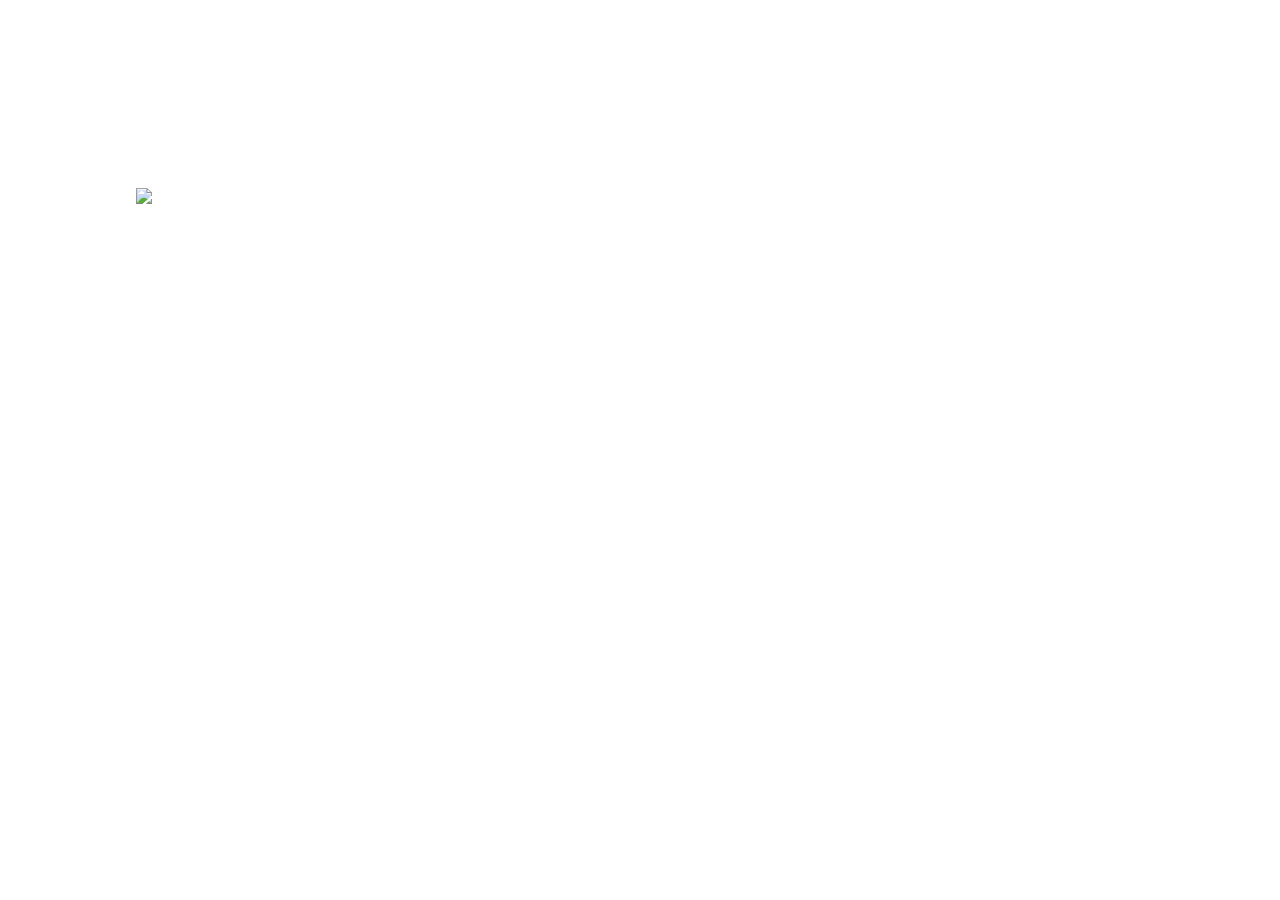
==== index.html @ b05c1385 "Initial commit" ====
<!DOCTYPE html>
<html lang="en">
  <head>
    <title>COVID-19 Quiz</title>   
    <meta charset="utf-8">   
    <meta name="viewport" content="width=device-width, initial-scale=1">  
    <meta name="description" content="Coronavirus Quiz App Project"> 
    <link href="https://cdnjs.cloudflare.com/ajax/libs/normalize/4.1.1/normalize.css"> 
    <link href="https://fonts.googleapis.com/css?family=Cinzel&display=swap" rel="stylesheet">
    <link href="https://fonts.googleapis.com/css?family=PT+Sans" rel="stylesheet"> 
    <link href="https://fonts.googleapis.com/css?family=Spectral:400,600" rel="stylesheet"> 
    <link href="style.css" rel="stylesheet" type="text/css" />
    <script src="https://ajax.googleapis.com/ajax/libs/jquery/3.4.1/jquery.min.js"></script>
  </head>
  <body>
    <header role="banner">
      <h1>COVID-19 Pandemic</h1>
      score: <span id="score">0</span>
    </header>
    <main aria-live="assertive">
        <a href="https://www.arcgis.com/apps/opsdashboard/index.html#/bda7594740fd40299423467b48e9ecf6"><img src="https://media.graytvinc.com/images/810*456/covid-19-global-cases-map2.jpg"></a>
        <section>
        </section>
      </main>
    <script src="store.js"></script>
    <script src="index.js"></script>
  </body>
</html>
---- style.css ----
* {
    box-sizing: border-box;
    font-family: 'PT Sans', sans-serif;
    color: rgb(255, 255, 255);
  }
  
  h1 {
    font-size: 7vw;
    font-family: 'Cinzel', serif;
  }
  
  h2 {
    font-family: 'Spectral', serif;
  }
  
  p, label {
    font-size: 1.5vw;
  }
  
  legend {
    font-size: 1.7vw;
    font-weight: bold;
  }
  
  fieldset {
    border: 0;
  }
  
  html {
    background: url('https://media.graytvinc.com/images/810*455/313_COvid19_MGN.jpg') no-repeat center center fixed;
    background-size: cover;
    opacity: 2.5;
  }
  
  main {
    padding-left: 10vw;
    padding-right: 10vw;
  }
  
  section {
    vertical-align: top;
  }
  
  input[type="radio"] {
    vertical-align: middle;
    margin-right: 2px; 
  }
  
  label {
    vertical-align: middle;
  }
  
  header {
      padding: 5px;
      text-align: center;
      font-size: 25px;
      color: rgb(255, 255, 255);
      line-height: 25px;
      margin-bottom: 0;
  }
  
  img {
    vertical-align: top;
    float: left;
    width: 20vw;
    max-width: 219px;
    margin-right: 50px;
  }
  
  button,
  input {
    background: transparent;
    color:rgb(250, 250, 250);
    border:rgb(182, 182, 168) solid 1px;
    height:45px;
    padding:0 16px;
    transition:400ms ease all;
    outline:none; 
    font-size:1.0em;
    font-family: 'Spectral', serif;
    cursor:pointer;
  }
  
  button:hover,
  input:hover {
    background:rgb(255, 255, 255);
    color:rgb(53, 54, 43);
  }
  
  @media (max-width: 980px) {
     img {
       display: block;
       float: none;
       clear: both;
       margin: auto;
       width: 30%;
       min-width: 100px;
    }
  
  p, label, legend {
      font-size: 100%;
    }
  
    button {
      display: block;
      margin-left: auto;
      margin-right: auto;
      width: 80%;
    }
  }
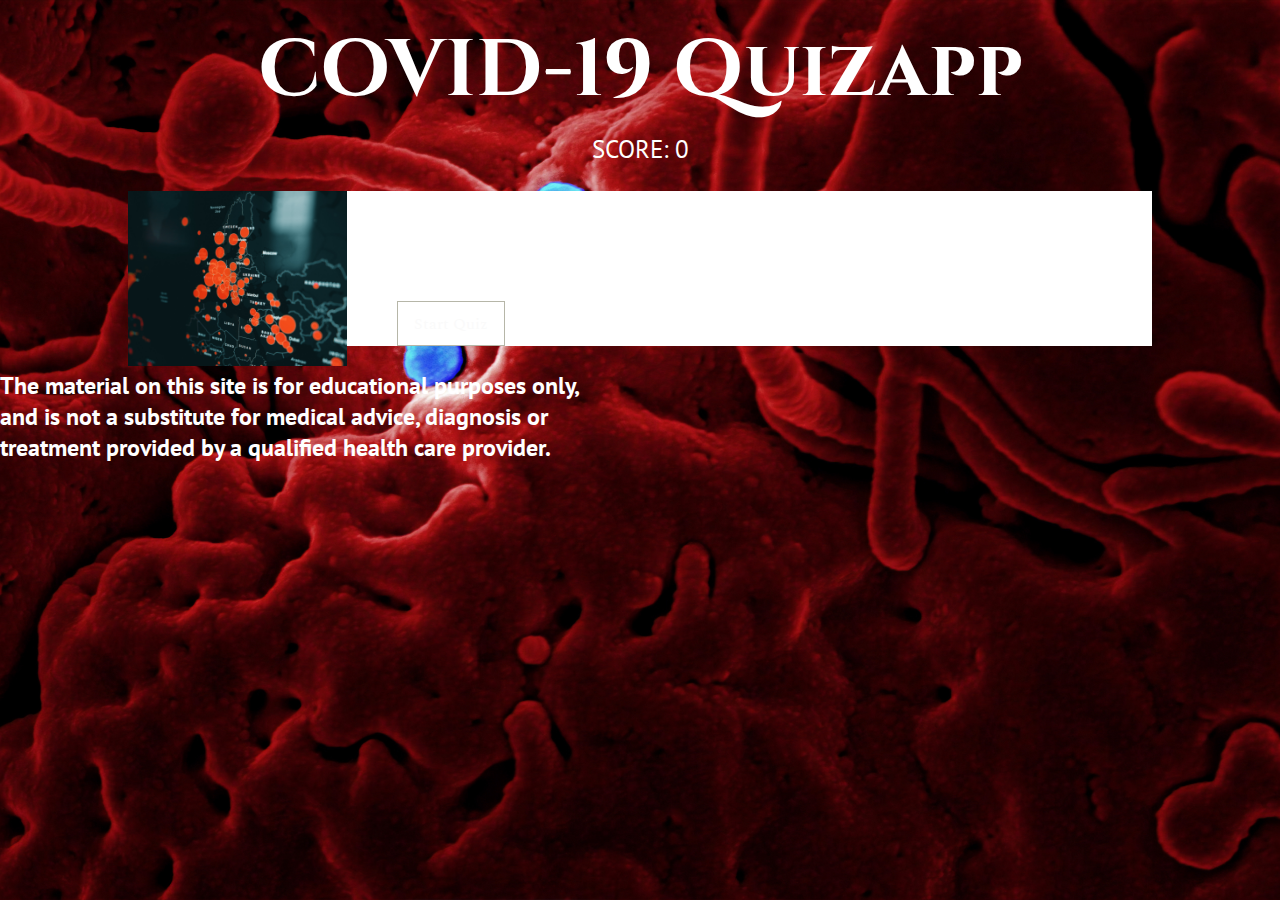
==== commit 51b52051: "content updates" ====
--- a/index.html
+++ b/index.html
@@ -14,16 +14,22 @@
   </head>
   <body>
     <header role="banner">
-      <h1>COVID-19 Pandemic</h1>
-      score: <span id="score">0</span>
+      <h1>COVID-19 Quizapp</h1>
+      SCORE: <span id="score"> 0</span>
     </header>
     <main aria-live="assertive">
-        <a href="https://www.arcgis.com/apps/opsdashboard/index.html#/bda7594740fd40299423467b48e9ecf6"><img src="https://media.graytvinc.com/images/810*456/covid-19-global-cases-map2.jpg"></a>
-        <section>
-        </section>
-      </main>
+      <a href="./img/bg.jpg" target="_blank">
+        <img src="./img/tiny-bg.jpg" target="_blank">
+      </a>
+      <section>
+      </section>
+    </main>
+      <p>The material on this site is for educational purposes only, </br>
+        and is not a substitute for medical advice, diagnosis or </br>
+        treatment provided by a qualified health care provider.</p>
     <script src="store.js"></script>
     <script src="index.js"></script>
   </body>
 </html>
 
+
--- a/style.css
+++ b/style.css
@@ -1,63 +1,81 @@
 * {
     box-sizing: border-box;
     font-family: 'PT Sans', sans-serif;
+}
+
+:root {
+    --primary-color: #182243;
+    --secondary-color: #EF502D;
+    --tertiary-color: #42BA87;
+}
+
+body {
+  margin: 0;
+  padding: 0;
+}
+  
+h1 {
+    font-size: 5rem;
+    font-family: 'Cinzel', serif;
+    font-weight: 700;
+}
+  
+h2 {
+  font-family: 'Spectral', serif;
+  font-weight: 800;
+}
+
+.intro-container {
+  background: #fff;
+}
+
+p, label {
+  font-size: 1.5rem;
+  font-weight: 800;
+  color: #fff;
+}
+
+legend {
+  font-size: 1.5rem;
+  font-weight: bold;
+}
+
+fieldset {
+  border: 0;
+}
+
+html {
+  background: url('./img/bg.jpg') no-repeat center center fixed;
+  background-size: cover;
+  opacity: 2.5;
+}
+
+main {
+  padding-left: 10vw;
+  padding-right: 10vw;
+}
+
+section {
+  vertical-align: top;
+}
+
+input[type="radio"] {
+  vertical-align: middle;
+  margin-right: 2px; 
+}
+
+label {
+  vertical-align: middle;
+}
+
+header {
+    padding: 5px;
+    text-align: center;
+    font-size: 25px;
     color: rgb(255, 255, 255);
-  }
-  
-  h1 {
-    font-size: 7vw;
-    font-family: 'Cinzel', serif;
-  }
-  
-  h2 {
-    font-family: 'Spectral', serif;
-  }
-  
-  p, label {
-    font-size: 1.5vw;
-  }
-  
-  legend {
-    font-size: 1.7vw;
-    font-weight: bold;
-  }
-  
-  fieldset {
-    border: 0;
-  }
-  
-  html {
-    background: url('https://media.graytvinc.com/images/810*455/313_COvid19_MGN.jpg') no-repeat center center fixed;
-    background-size: cover;
-    opacity: 2.5;
-  }
-  
-  main {
-    padding-left: 10vw;
-    padding-right: 10vw;
-  }
-  
-  section {
-    vertical-align: top;
-  }
-  
-  input[type="radio"] {
-    vertical-align: middle;
-    margin-right: 2px; 
-  }
-  
-  label {
-    vertical-align: middle;
-  }
-  
-  header {
-      padding: 5px;
-      text-align: center;
-      font-size: 25px;
-      color: rgb(255, 255, 255);
-      line-height: 25px;
-      margin-bottom: 0;
-  }
+    line-height: 25px;
+    margin-bottom: 0;
+}
   
   img {
     vertical-align: top;
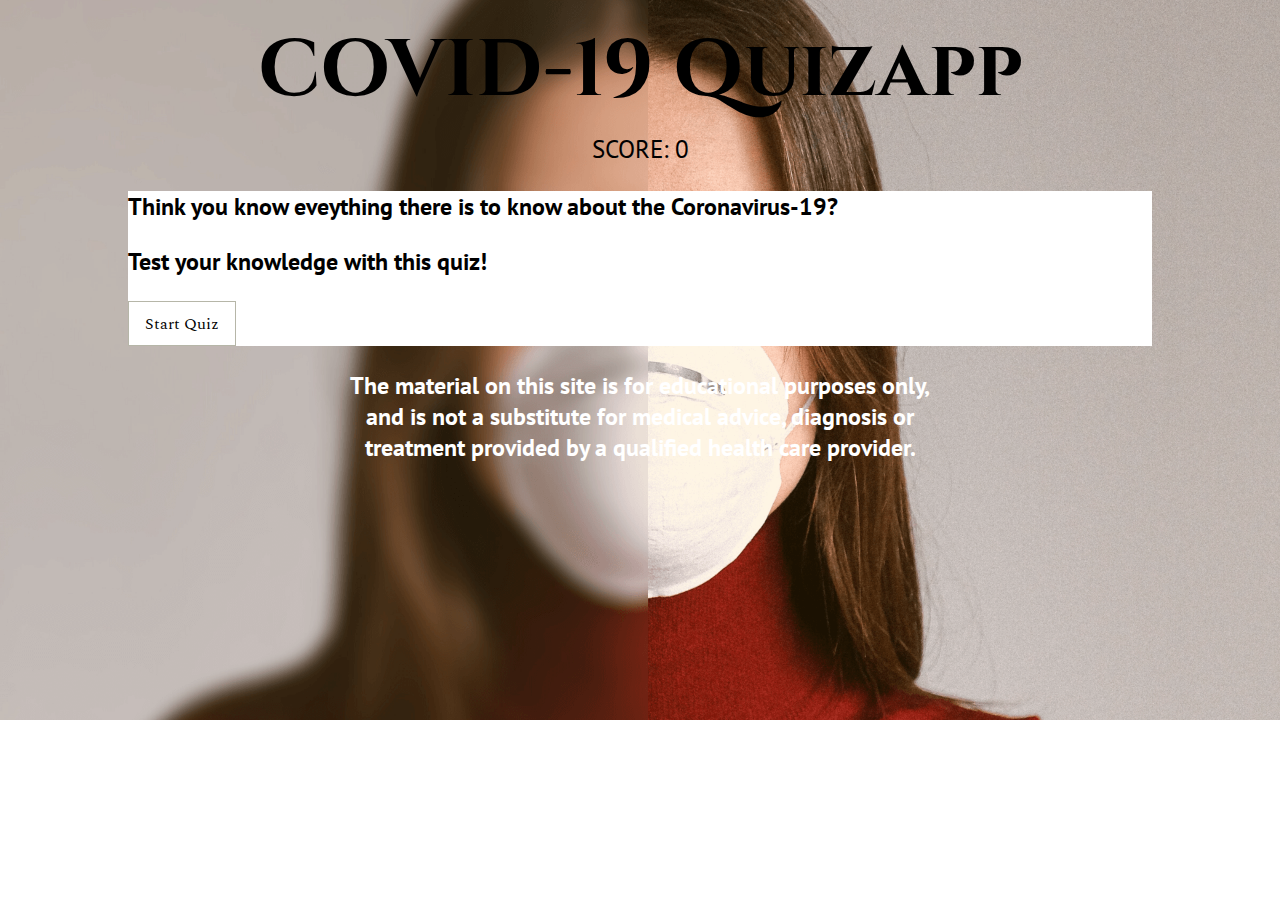
==== commit 2832ef66: "update background image" ====
--- a/index.html
+++ b/index.html
@@ -18,13 +18,13 @@
       SCORE: <span id="score"> 0</span>
     </header>
     <main aria-live="assertive">
-      <a href="./img/bg.jpg" target="_blank">
+      <!-- <a href="./img/bg.jpg" target="_blank">
         <img src="./img/tiny-bg.jpg" target="_blank">
-      </a>
+      </a> -->
       <section>
       </section>
     </main>
-      <p>The material on this site is for educational purposes only, </br>
+      <p class='disclaimer'>The material on this site is for educational purposes only, </br>
         and is not a substitute for medical advice, diagnosis or </br>
         treatment provided by a qualified health care provider.</p>
     <script src="store.js"></script>
--- a/style.css
+++ b/style.css
@@ -1,128 +1,139 @@
 * {
-    box-sizing: border-box;
-    font-family: 'PT Sans', sans-serif;
+	box-sizing: border-box;
+	font-family: 'PT Sans', sans-serif;
 }
 
 :root {
-    --primary-color: #182243;
-    --secondary-color: #EF502D;
-    --tertiary-color: #42BA87;
+	--primary-color: #182243;
+	--secondary-color: #ef502d;
+	--tertiary-color: #42ba87;
 }
 
 body {
-  margin: 0;
-  padding: 0;
+	margin: 0;
+	padding: 0;
 }
-  
+
 h1 {
-    font-size: 5rem;
-    font-family: 'Cinzel', serif;
-    font-weight: 700;
+	font-size: 5rem;
+	font-family: 'Cinzel', serif;
+	font-weight: 700;
 }
-  
+
 h2 {
-  font-family: 'Spectral', serif;
-  font-weight: 800;
+	font-family: 'Spectral', serif;
+	font-weight: 800;
 }
 
 .intro-container {
-  background: #fff;
+	background: #fff;
 }
 
-p, label {
-  font-size: 1.5rem;
-  font-weight: 800;
-  color: #fff;
+p,
+label {
+	font-size: 1.5rem;
+	font-weight: 800;
+	color: #fff;
 }
 
 legend {
-  font-size: 1.5rem;
-  font-weight: bold;
+	font-size: 1.5rem;
+	font-weight: bold;
 }
 
 fieldset {
-  border: 0;
+	border: 0;
 }
 
 html {
-  background: url('./img/bg.jpg') no-repeat center center fixed;
-  background-size: cover;
-  opacity: 2.5;
+  background-image: url(./img/bg.png);
+  background-repeat: no-repeat;
+	background-size: cover;
 }
 
 main {
-  padding-left: 10vw;
-  padding-right: 10vw;
+	padding-left: 10vw;
+	padding-right: 10vw;
 }
 
 section {
-  vertical-align: top;
+	vertical-align: top;
 }
 
-input[type="radio"] {
-  vertical-align: middle;
-  margin-right: 2px; 
+input[type='radio'] {
+	vertical-align: middle;
+	margin-right: 2px;
 }
 
 label {
-  vertical-align: middle;
+	vertical-align: middle;
 }
 
 header {
-    padding: 5px;
-    text-align: center;
-    font-size: 25px;
-    color: rgb(255, 255, 255);
-    line-height: 25px;
-    margin-bottom: 0;
+	padding: 5px;
+	text-align: center;
+	font-size: 25px;
+	color: #000;
+	line-height: 25px;
+	margin-bottom: 0;
 }
-  
-  img {
-    vertical-align: top;
-    float: left;
-    width: 20vw;
-    max-width: 219px;
-    margin-right: 50px;
-  }
-  
-  button,
-  input {
-    background: transparent;
-    color:rgb(250, 250, 250);
-    border:rgb(182, 182, 168) solid 1px;
-    height:45px;
-    padding:0 16px;
-    transition:400ms ease all;
-    outline:none; 
-    font-size:1.0em;
-    font-family: 'Spectral', serif;
-    cursor:pointer;
-  }
-  
-  button:hover,
-  input:hover {
-    background:rgb(255, 255, 255);
-    color:rgb(53, 54, 43);
-  }
-  
-  @media (max-width: 980px) {
-     img {
-       display: block;
-       float: none;
-       clear: both;
-       margin: auto;
-       width: 30%;
-       min-width: 100px;
-    }
-  
-  p, label, legend {
-      font-size: 100%;
-    }
-  
-    button {
-      display: block;
-      margin-left: auto;
-      margin-right: auto;
-      width: 80%;
-    }
-  }+
+img {
+	vertical-align: top;
+	float: left;
+	width: 20vw;
+	max-width: 219px;
+	margin-right: 50px;
+}
+
+button,
+input {
+	background: transparent;
+	/* color: rgb(250, 250, 250); */
+	border: rgb(182, 182, 168) solid 1px;
+	height: 45px;
+	padding: 0 16px;
+	transition: 400ms ease all;
+	outline: none;
+	font-size: 1em;
+	font-family: 'Spectral', serif;
+	cursor: pointer;
+}
+
+/* button:hover,
+input:hover {
+	background: rgb(255, 255, 255);
+	color: rgb(53, 54, 43);
+} */
+
+.intro-text {
+  color: #000;
+}
+
+.disclaimer {
+	text-align: center;
+}
+
+@media (max-width: 980px) {
+	img {
+		display: block;
+		float: none;
+		clear: both;
+		margin: auto;
+		width: 30%;
+		min-width: 100px;
+	}
+
+	p,
+	label,
+	legend {
+		font-size: 100%;
+	}
+
+	button {
+		display: block;
+		margin-left: auto;
+		margin-right: auto;
+		width: 80%;
+	}
+}
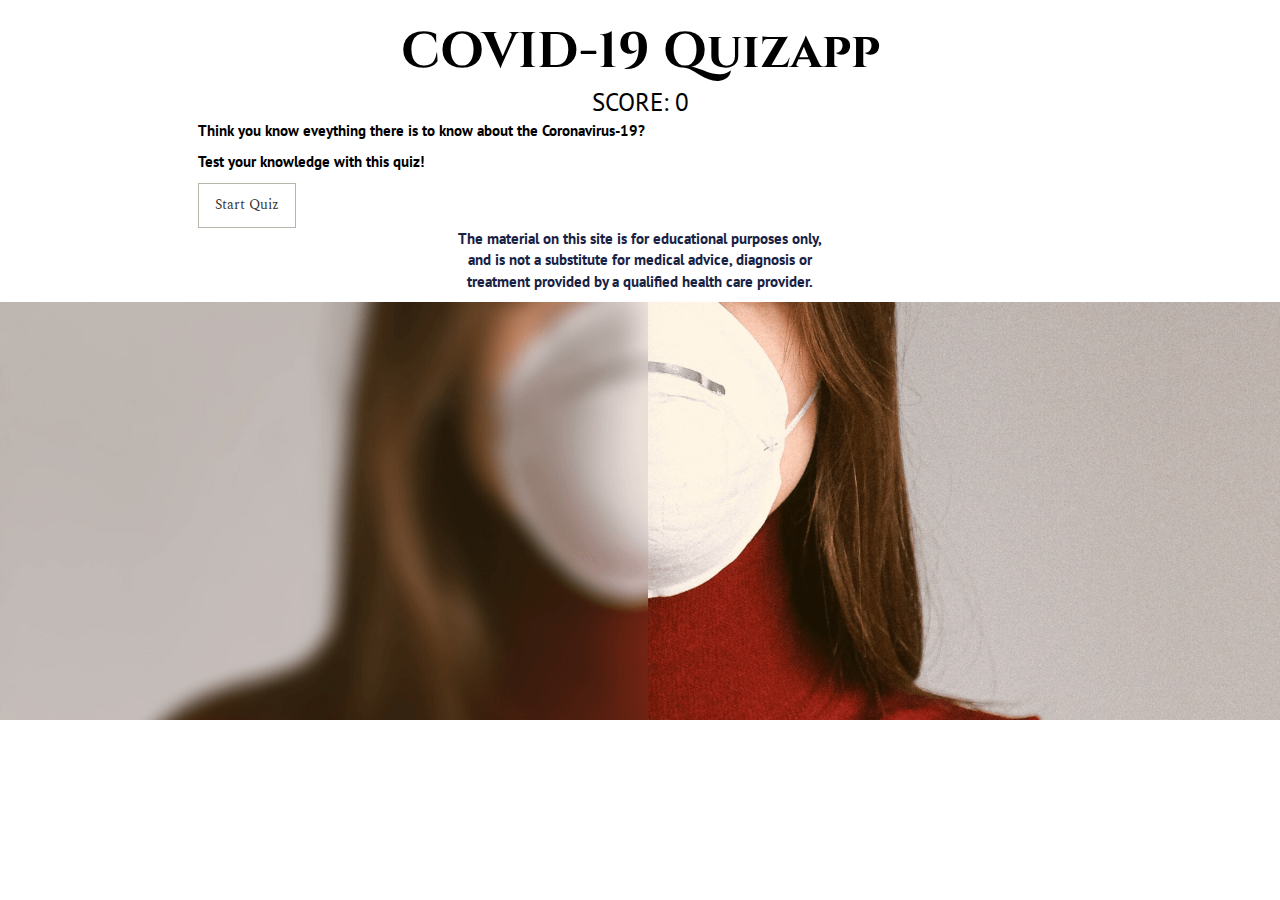
==== commit 36cabe8a: "use bootstrap cdn" ====
--- a/index.html
+++ b/index.html
@@ -8,25 +8,29 @@
     <link href="https://cdnjs.cloudflare.com/ajax/libs/normalize/4.1.1/normalize.css"> 
     <link href="https://fonts.googleapis.com/css?family=Cinzel&display=swap" rel="stylesheet">
     <link href="https://fonts.googleapis.com/css?family=PT+Sans" rel="stylesheet"> 
-    <link href="https://fonts.googleapis.com/css?family=Spectral:400,600" rel="stylesheet"> 
+    <link href="https://fonts.googleapis.com/css?family=Spectral:400,600" rel="stylesheet">
+    <link rel="stylesheet" href="https://maxcdn.bootstrapcdn.com/bootstrap/3.3.7/css/bootstrap.min.css"
+      integrity="sha384-BVYiiSIFeK1dGmJRAkycuHAHRg32OmUcww7on3RYdg4Va+PmSTsz/K68vbdEjh4u" crossorigin="anonymous">
     <link href="style.css" rel="stylesheet" type="text/css" />
     <script src="https://ajax.googleapis.com/ajax/libs/jquery/3.4.1/jquery.min.js"></script>
   </head>
   <body>
+    <div class='container'>
     <header role="banner">
       <h1>COVID-19 Quizapp</h1>
       SCORE: <span id="score"> 0</span>
     </header>
     <main aria-live="assertive">
-      <!-- <a href="./img/bg.jpg" target="_blank">
-        <img src="./img/tiny-bg.jpg" target="_blank">
-      </a> -->
       <section>
       </section>
     </main>
-      <p class='disclaimer'>The material on this site is for educational purposes only, </br>
+      <p class='text-center'>The material on this site is for educational purposes only, </br>
         and is not a substitute for medical advice, diagnosis or </br>
         treatment provided by a qualified health care provider.</p>
+  </div>
+  <script src="https://maxcdn.bootstrapcdn.com/bootstrap/3.3.7/js/bootstrap.min.js"
+      integrity="sha384-Tc5IQib027qvyjSMfHjOMaLkfuWVxZxUPnCJA7l2mCWNIpG9mGCD8wGNIcPD7Txa" crossorigin="anonymous">
+  </script>
     <script src="store.js"></script>
     <script src="index.js"></script>
   </body>
--- a/style.css
+++ b/style.css
@@ -25,15 +25,11 @@
 	font-weight: 800;
 }
 
-.intro-container {
-	background: #fff;
-}
-
 p,
 label {
 	font-size: 1.5rem;
 	font-weight: 800;
-	color: #fff;
+	color: var(--primary-color);
 }
 
 legend {
@@ -89,7 +85,6 @@
 button,
 input {
 	background: transparent;
-	/* color: rgb(250, 250, 250); */
 	border: rgb(182, 182, 168) solid 1px;
 	height: 45px;
 	padding: 0 16px;
@@ -99,12 +94,6 @@
 	font-family: 'Spectral', serif;
 	cursor: pointer;
 }
-
-/* button:hover,
-input:hover {
-	background: rgb(255, 255, 255);
-	color: rgb(53, 54, 43);
-} */
 
 .intro-text {
   color: #000;
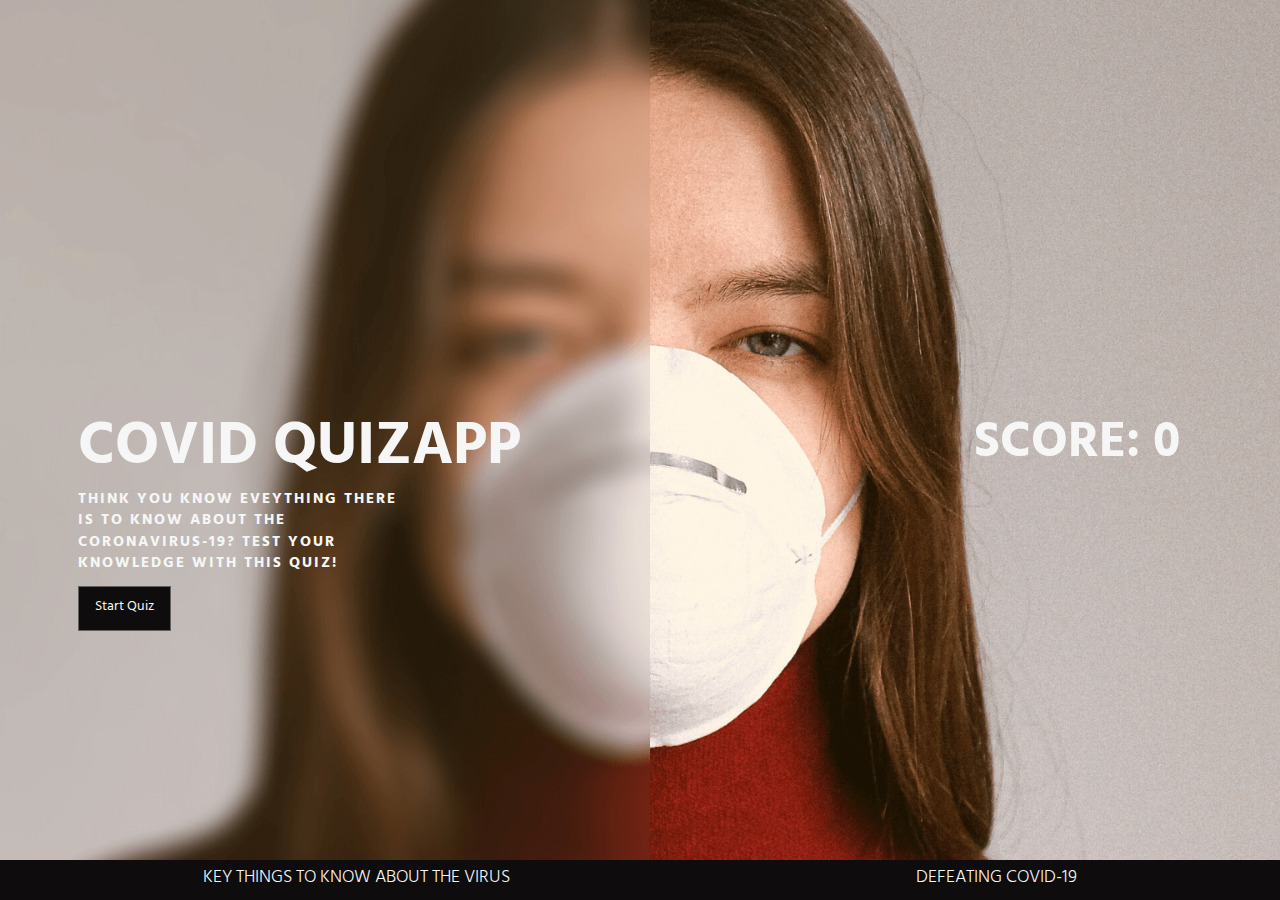
==== commit 91032fde: "changes: -background layout -replace images -add styles" ====
--- a/index.html
+++ b/index.html
@@ -1,39 +1,50 @@
 <!DOCTYPE html>
 <html lang="en">
-  <head>
-    <title>COVID-19 Quiz</title>   
-    <meta charset="utf-8">   
-    <meta name="viewport" content="width=device-width, initial-scale=1">  
-    <meta name="description" content="Coronavirus Quiz App Project"> 
-    <link href="https://cdnjs.cloudflare.com/ajax/libs/normalize/4.1.1/normalize.css"> 
-    <link href="https://fonts.googleapis.com/css?family=Cinzel&display=swap" rel="stylesheet">
-    <link href="https://fonts.googleapis.com/css?family=PT+Sans" rel="stylesheet"> 
-    <link href="https://fonts.googleapis.com/css?family=Spectral:400,600" rel="stylesheet">
-    <link rel="stylesheet" href="https://maxcdn.bootstrapcdn.com/bootstrap/3.3.7/css/bootstrap.min.css"
-      integrity="sha384-BVYiiSIFeK1dGmJRAkycuHAHRg32OmUcww7on3RYdg4Va+PmSTsz/K68vbdEjh4u" crossorigin="anonymous">
-    <link href="style.css" rel="stylesheet" type="text/css" />
-    <script src="https://ajax.googleapis.com/ajax/libs/jquery/3.4.1/jquery.min.js"></script>
-  </head>
-  <body>
-    <div class='container'>
-    <header role="banner">
-      <h1>COVID-19 Quizapp</h1>
-      SCORE: <span id="score"> 0</span>
+
+<head>
+  <title>COVID-19 Quiz</title>
+  <meta charset="utf-8">
+  <meta name="viewport" content="width=device-width, initial-scale=1">
+  <meta name="description" content="Coronavirus Quiz App Project">
+  <link href="https://cdnjs.cloudflare.com/ajax/libs/normalize/4.1.1/normalize.css">
+  <link href="https://fonts.googleapis.com/css2?family=Hind+Guntur:wght@300;400;500;600;700&display=swap"
+    rel="stylesheet">
+  <link rel="stylesheet" href="https://maxcdn.bootstrapcdn.com/bootstrap/3.3.7/css/bootstrap.min.css"
+    integrity="sha384-BVYiiSIFeK1dGmJRAkycuHAHRg32OmUcww7on3RYdg4Va+PmSTsz/K68vbdEjh4u" crossorigin="anonymous">
+  <link href="style.css" rel="stylesheet" type="text/css" />
+  <script src="https://ajax.googleapis.com/ajax/libs/jquery/3.4.1/jquery.min.js"></script>
+</head>
+
+<body>
+  <div class='container-fluid bg'>
+    <header role="banner" class='q-header'>
+      <div class='q-title' id='title'>
+        <h1 class='q-text'>COVID Quizapp</h1>
+      </div>
+      <div class='q-subheader'>
+        <h2 class='q-text'>SCORE: <span id="score" class='q-score'> 0</span></h2>
+      </div>
     </header>
+
     <main aria-live="assertive">
       <section>
       </section>
     </main>
-      <p class='text-center'>The material on this site is for educational purposes only, </br>
-        and is not a substitute for medical advice, diagnosis or </br>
-        treatment provided by a qualified health care provider.</p>
+
+    <footer class='q-footer'>
+      <div>
+        <h4>Key things to know about the virus</h4>
+      </div>
+      <div>
+        <h4>Defeating Covid-19</h4>
+      </div>
+    </footer>
   </div>
   <script src="https://maxcdn.bootstrapcdn.com/bootstrap/3.3.7/js/bootstrap.min.js"
-      integrity="sha384-Tc5IQib027qvyjSMfHjOMaLkfuWVxZxUPnCJA7l2mCWNIpG9mGCD8wGNIcPD7Txa" crossorigin="anonymous">
+    integrity="sha384-Tc5IQib027qvyjSMfHjOMaLkfuWVxZxUPnCJA7l2mCWNIpG9mGCD8wGNIcPD7Txa" crossorigin="anonymous">
   </script>
-    <script src="store.js"></script>
-    <script src="index.js"></script>
-  </body>
-</html>
+  <script src="store.js"></script>
+  <script src="index.js"></script>
+</body>
 
-
+</html>--- a/style.css
+++ b/style.css
@@ -1,128 +1,238 @@
 * {
-	box-sizing: border-box;
-	font-family: 'PT Sans', sans-serif;
+  box-sizing: border-box;
+  font-family: 'Hind Guntur', sans-serif;
+}
+
+body,
+html {
+  height: 100%;
+}
+
+body {
+  overflow: hidden;
 }
 
 :root {
-	--primary-color: #182243;
-	--secondary-color: #ef502d;
-	--tertiary-color: #42ba87;
-}
-
-body {
-	margin: 0;
-	padding: 0;
+  --primary-color: #182243;
+  --secondary-color: #ef502d;
+  --tertiary-color: #1e9c68;
+  --white: rgb(246, 246, 246);
+  --black: rgb(14, 12, 12);
 }
 
 h1 {
-	font-size: 5rem;
-	font-family: 'Cinzel', serif;
-	font-weight: 700;
+  font-weight: bolder;
+  font-size: 60px;
 }
 
 h2 {
-	font-family: 'Spectral', serif;
-	font-weight: 800;
-}
-
-p,
+  font-weight: bolder;
+  font-size: 50px;
+}
+
+h3 {
+  font-weight: 400;
+}
+
+h4 {
+  font-weight: 300;
+}
+
+p {
+  font-size: 1.5rem;
+  font-weight: 800;
+  color: var(--black);
+}
+
 label {
-	font-size: 1.5rem;
-	font-weight: 800;
-	color: var(--primary-color);
+  font-size: 2rem;
+  text-transform: uppercase;
+  color: var(--white);
 }
 
 legend {
-	font-size: 1.5rem;
-	font-weight: bold;
+  font-size: 1.5rem;
+  font-weight: bold;
+  text-transform: uppercase;
+  color: var(--white);
 }
 
 fieldset {
-	border: 0;
-}
-
-html {
-  background-image: url(./img/bg.png);
-  background-repeat: no-repeat;
-	background-size: cover;
+  border: 0;
 }
 
 main {
-	padding-left: 10vw;
-	padding-right: 10vw;
+  padding-left: 10vw;
+  padding-right: 10vw;
 }
 
 section {
-	vertical-align: top;
+  vertical-align: top;
 }
 
 input[type='radio'] {
-	vertical-align: middle;
-	margin-right: 2px;
+  vertical-align: middle;
+  margin-right: 10px;
 }
 
 label {
-	vertical-align: middle;
-}
-
-header {
-	padding: 5px;
-	text-align: center;
-	font-size: 25px;
-	color: #000;
-	line-height: 25px;
-	margin-bottom: 0;
-}
-
-img {
-	vertical-align: top;
-	float: left;
-	width: 20vw;
-	max-width: 219px;
-	margin-right: 50px;
+ display: contents;
 }
 
 button,
 input {
-	background: transparent;
-	border: rgb(182, 182, 168) solid 1px;
-	height: 45px;
-	padding: 0 16px;
-	transition: 400ms ease all;
-	outline: none;
-	font-size: 1em;
-	font-family: 'Spectral', serif;
-	cursor: pointer;
+  background: var(--black);
+  border: rgb(97, 97, 93) solid 1px;
+  height: 45px;
+  padding: 0 16px;
+  transition: 400ms ease all;
+  outline: none;
+  font-size: 1em;
+  cursor: pointer;
+  color: var(--white);
+}
+
+.bg {
+  background-image: url(./img/bg.png);
+  height: 100%;
+  background-position: center;
+  background-repeat: no-repeat;
+  background-size: cover;
+}
+
+.intro-container {
+  position: absolute;
+  width: 25%;
+  height: 100px;
+  left: 10%;
+  top: 60%;
+  margin-left: -50px;
+  margin-top: -50px;
 }
 
 .intro-text {
-  color: #000;
-}
-
-.disclaimer {
-	text-align: center;
-}
+  color: var(--white);
+  text-transform: uppercase;
+  letter-spacing: 2px;
+}
+
+.q-header {
+  display: flex;
+  justify-content: space-evenly;
+}
+
+.q-title {
+  position: absolute;
+  width: 25%;
+  height: 100px;
+  left: 10%;
+  top: 50%;
+  margin-left: -50px;
+  margin-top: -50px;
+}
+
+.q-subheader {
+  position: absolute;
+  width: 25%;
+  height: 100px;
+  left: 80%;
+  top: 50%;
+  margin-left: -50px;
+  margin-top: -50px;
+}
+
+.q-text {
+  text-transform: uppercase;
+  color: var(--white);
+  white-space: nowrap;
+}
+
+.question-container {
+  position: absolute;
+  width: 40%;
+  height: 100px;
+  left: 10%;
+  top: 28%;
+  margin-left: -50px;
+  margin-top: -50px;
+}
+
+.question-title {
+  color: var(--white);
+  text-transform: uppercase;
+}
+
+.ql-container {
+  padding: auto;
+}
+
+.option-list {
+  white-space: nowrap;
+}
+
+.feedback-container {
+  position: absolute;
+  width: 40%;
+  height: 100px;
+  left: 10%;
+  top: 50%;
+  margin-left: -50px;
+  margin-top: -50px;
+  color: var(--tertiary-color);
+}
+
+.correct-answer {
+  color: var(--white);
+  text-transform: uppercase;
+  letter-spacing: 3px;
+}
+
+.final-container {
+  position: absolute;
+  width: 40%;
+  height: 100px;
+  left: 10%;
+  top: 50%;
+  margin-left: -50px;
+  margin-top: -50px;
+  color: var(--tertiary-color);
+}
+
+.final-text {
+  color: var(--white);
+  text-transform: uppercase;
+  letter-spacing: 3px;
+}
+
+.q-footer {
+  background-color: var(--black);
+  position: fixed;
+  left: 0;
+  bottom: 0;
+  width: 100%;
+  text-align: center;
+  display: flex;
+  justify-content: space-around;
+}
+
+.q-footer h4 {
+  color: var(--white);
+  text-transform: uppercase;
+}
+
 
 @media (max-width: 980px) {
-	img {
-		display: block;
-		float: none;
-		clear: both;
-		margin: auto;
-		width: 30%;
-		min-width: 100px;
-	}
-
-	p,
-	label,
-	legend {
-		font-size: 100%;
-	}
-
-	button {
-		display: block;
-		margin-left: auto;
-		margin-right: auto;
-		width: 80%;
-	}
-}
+
+  p,
+  label,
+  legend {
+    font-size: 100%;
+  }
+
+  button {
+    display: block;
+    margin-left: auto;
+    margin-right: auto;
+    width: 80%;
+  }
+}